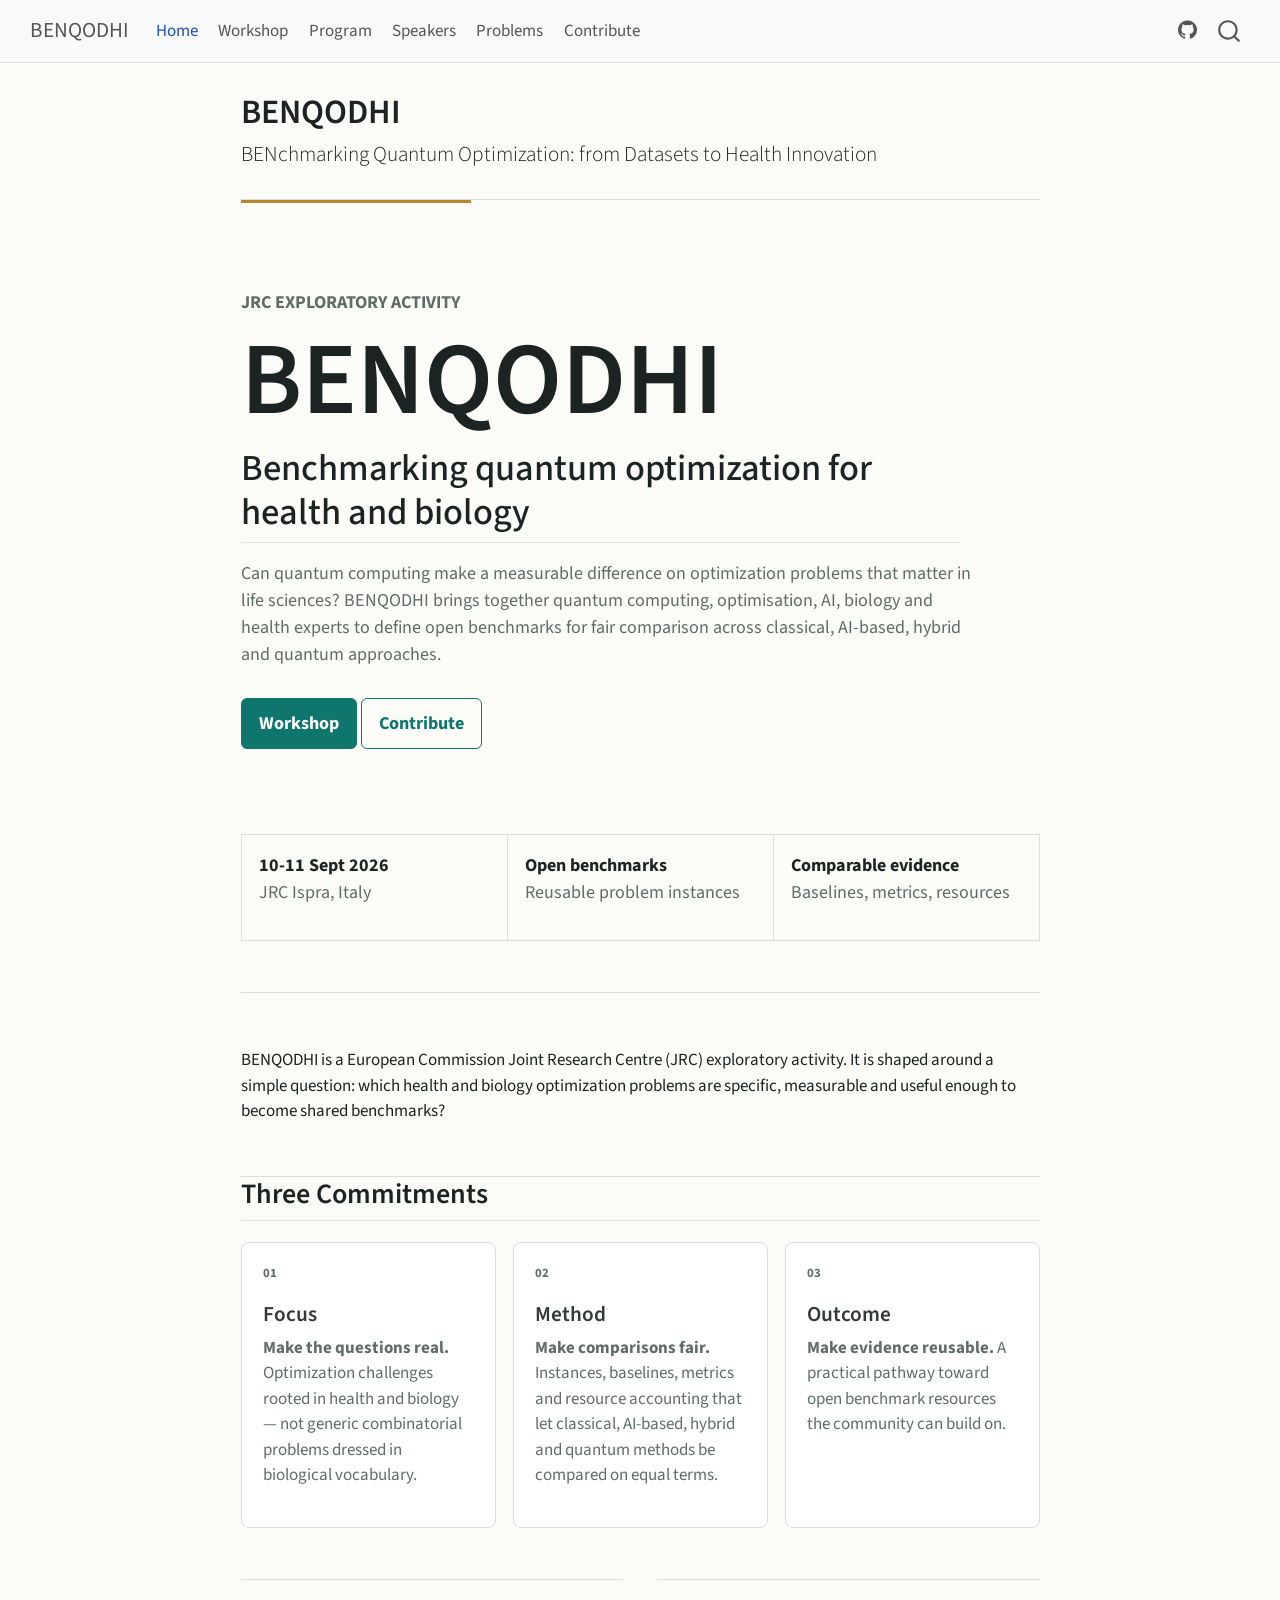
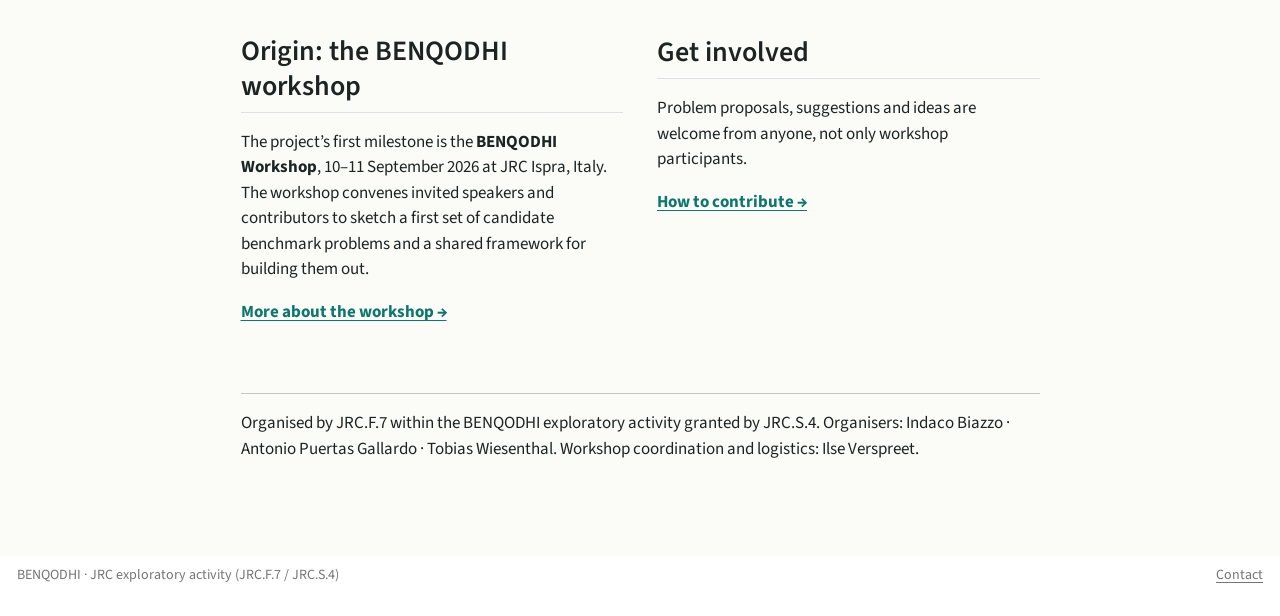
==== index.html @ 2766d3b2 "Built site for gh-pages" ====
<!DOCTYPE html>
<html xmlns="http://www.w3.org/1999/xhtml" lang="en" xml:lang="en"><head>

<meta charset="utf-8">
<meta name="generator" content="quarto-1.10.18">

<meta name="viewport" content="width=device-width, initial-scale=1.0, user-scalable=yes">


<title>BENQODHI</title>
<style>
/* Default styles provided by pandoc.
** See https://pandoc.org/MANUAL.html#variables-for-html for config info.
*/
span.smallcaps{font-variant: small-caps;}
div.columns{display: flex; gap: 1.5em;}
div.column{flex: auto;}
@media screen {
div.columns{gap: min(4vw, 1.5em);}
div.column{overflow-x: auto;}
}
div.hanging-indent{margin-left: 1.5em; text-indent: -1.5em;}
ul.task-list{list-style: none;}
ul.task-list li input[type="checkbox"] {
  width: 0.8em;
  margin: 0 0.8em 0.2em -1em; /* quarto-specific, see https://github.com/quarto-dev/quarto-cli/issues/4556 */ 
  vertical-align: middle;
}
</style>


<script src="site_libs/quarto-nav/quarto-nav.js"></script>
<script src="site_libs/quarto-nav/headroom.min.js"></script>
<script src="site_libs/clipboard/clipboard.min.js"></script>
<script src="site_libs/quarto-search/autocomplete.umd.js"></script>
<script src="site_libs/quarto-search/fuse.min.js"></script>
<script src="site_libs/quarto-search/quarto-search.js"></script>
<meta name="quarto:offset" content="./">
<script src="site_libs/quarto-html/quarto.js" type="module"></script>
<script src="site_libs/quarto-html/tabsets/tabsets.js" type="module"></script>
<script src="site_libs/quarto-html/popper.min.js"></script>
<script src="site_libs/quarto-html/tippy.umd.min.js"></script>
<script src="site_libs/quarto-html/anchor.min.js"></script>
<link href="site_libs/quarto-html/tippy.css" rel="stylesheet">
<link href="site_libs/quarto-html/quarto-syntax-highlighting-64a204ab8560d761af7679ceaba22944.css" rel="stylesheet" id="quarto-text-highlighting-styles">
<script src="site_libs/bootstrap/bootstrap.min.js"></script>
<link href="site_libs/bootstrap/bootstrap-icons.css" rel="stylesheet">
<link href="site_libs/bootstrap/bootstrap-e3adbaa939bcd423dddc8c8a834270b4.min.css" rel="stylesheet" append-hash="true" id="quarto-bootstrap" data-mode="light">
<script id="quarto-search-options" type="application/json">{
  "location": "navbar",
  "copy-button": false,
  "collapse-after": 3,
  "panel-placement": "end",
  "type": "overlay",
  "limit": 50,
  "keyboard-shortcut": [
    "f",
    "/",
    "s"
  ],
  "show-item-context": false,
  "language": {
    "search-no-results-text": "No results",
    "search-matching-documents-text": "matching documents",
    "search-copy-link-title": "Copy link to search",
    "search-hide-matches-text": "Hide additional matches",
    "search-more-match-text": "more match in this document",
    "search-more-matches-text": "more matches in this document",
    "search-clear-button-title": "Clear",
    "search-text-placeholder": "",
    "search-detached-cancel-button-title": "Cancel",
    "search-submit-button-title": "Submit",
    "search-label": "Search"
  }
}</script>


<link rel="stylesheet" href="styles.css">
</head>

<body class="nav-fixed fullcontent quarto-light">

<div id="quarto-search-results"></div>
  <header id="quarto-header" class="headroom fixed-top">
    <nav class="navbar navbar-expand-lg " data-bs-theme="dark">
      <div class="navbar-container container-fluid">
      <div class="navbar-brand-container mx-auto">
    <a class="navbar-brand" href="./index.html">
    <span class="navbar-title">BENQODHI</span>
    </a>
  </div>
            <div id="quarto-search" class="" title="Search"></div>
          <button class="navbar-toggler" type="button" data-bs-toggle="collapse" data-bs-target="#navbarCollapse" aria-controls="navbarCollapse" role="menu" aria-expanded="false" aria-label="Toggle navigation" onclick="if (window.quartoToggleHeadroom) { window.quartoToggleHeadroom(); }">
  <span class="navbar-toggler-icon"></span>
</button>
          <div class="collapse navbar-collapse" id="navbarCollapse">
            <ul class="navbar-nav navbar-nav-scroll me-auto">
  <li class="nav-item">
    <a class="nav-link active" href="./index.html" aria-current="page"> 
<span class="menu-text">Home</span></a>
  </li>  
  <li class="nav-item">
    <a class="nav-link" href="./workshop.html"> 
<span class="menu-text">Workshop</span></a>
  </li>  
  <li class="nav-item">
    <a class="nav-link" href="./program.html"> 
<span class="menu-text">Program</span></a>
  </li>  
  <li class="nav-item">
    <a class="nav-link" href="./speakers.html"> 
<span class="menu-text">Speakers</span></a>
  </li>  
  <li class="nav-item">
    <a class="nav-link" href="./problems/index.html"> 
<span class="menu-text">Problems</span></a>
  </li>  
  <li class="nav-item">
    <a class="nav-link" href="./contribute.html"> 
<span class="menu-text">Contribute</span></a>
  </li>  
</ul>
            <ul class="navbar-nav navbar-nav-scroll ms-auto">
  <li class="nav-item compact">
    <a class="nav-link" href="https://github.com//benqodhi"> <i class="bi bi-github" role="img">
</i> 
<span class="menu-text"></span></a>
  </li>  
</ul>
          </div> <!-- /navcollapse -->
            <div class="quarto-navbar-tools">
</div>
      </div> <!-- /container-fluid -->
    </nav>
</header>
<!-- content -->
<div id="quarto-content" class="quarto-container page-columns page-rows-contents page-layout-article page-navbar">
<!-- sidebar -->
<!-- margin-sidebar -->
    
<!-- main -->
<main class="content" id="quarto-document-content">

<header id="title-block-header" class="quarto-title-block default">
<div class="quarto-title">
<h1 class="title">BENQODHI</h1>
<p class="subtitle lead">BENchmarking Quantum Optimization: from Datasets to Health Innovation</p>
</div>



<div class="quarto-title-meta">

    
  
    
  </div>
  


</header>


<div class="landing-hero">
<div class="hero-copy">
<div class="eyebrow">
<p>JRC exploratory activity</p>
</div>
<section id="benqodhi" class="level1">
<h1>BENQODHI</h1>
<section id="benchmarking-quantum-optimization-for-health-and-biology" class="level2">
<h2 class="anchored" data-anchor-id="benchmarking-quantum-optimization-for-health-and-biology">Benchmarking quantum optimization for health and biology</h2>
<p>Can quantum computing make a measurable difference on optimization problems that matter in life sciences? BENQODHI brings together quantum computing, optimisation, AI, biology and health experts to define open benchmarks for fair comparison across classical, AI-based, hybrid and quantum approaches.</p>
<div class="hero-actions">
<p><a href="./workshop.html" class="primary-action">Workshop</a> <a href="./contribute.html" class="secondary-action">Contribute</a></p>
</div>
</section>
</section>
</div>
<div class="hero-facts">
<div class="fact">
<p><strong>10-11 Sept 2026</strong><br>
JRC Ispra, Italy</p>
</div>
<div class="fact">
<p><strong>Open benchmarks</strong><br>
Reusable problem instances</p>
</div>
<div class="fact">
<p><strong>Comparable evidence</strong><br>
Baselines, metrics, resources</p>
</div>
</div>
</div>
<p>BENQODHI is a European Commission Joint Research Centre (JRC) exploratory activity. It is shaped around a simple question: which health and biology optimization problems are specific, measurable and useful enough to become shared benchmarks?</p>
<section id="three-commitments" class="level2 section-heading">
<h2 class="anchored" data-anchor-id="three-commitments">Three Commitments</h2>
</section>
<div class="goal-grid">
<div class="goal-card">
<div class="goal-number">
<p>01</p>
</div>
<section id="focus" class="level3">
<h3 class="anchored" data-anchor-id="focus">Focus</h3>
<p><strong>Make the questions real.</strong> Optimization challenges rooted in health and biology — not generic combinatorial problems dressed in biological vocabulary.</p>
</section>
</div>
<div class="goal-card">
<div class="goal-number">
<p>02</p>
</div>
<section id="method" class="level3">
<h3 class="anchored" data-anchor-id="method">Method</h3>
<p><strong>Make comparisons fair.</strong> Instances, baselines, metrics and resource accounting that let classical, AI-based, hybrid and quantum methods be compared on equal terms.</p>
</section>
</div>
<div class="goal-card">
<div class="goal-number">
<p>03</p>
</div>
<section id="outcome" class="level3">
<h3 class="anchored" data-anchor-id="outcome">Outcome</h3>
<p><strong>Make evidence reusable.</strong> A practical pathway toward open benchmark resources the community can build on.</p>
</section>
</div>
</div>
<div class="split-section">
<section id="origin-the-benqodhi-workshop" class="level2 split-copy">
<h2 class="anchored" data-anchor-id="origin-the-benqodhi-workshop">Origin: the BENQODHI workshop</h2>
<p>The project’s first milestone is the <strong>BENQODHI Workshop</strong>, 10–11 September 2026 at JRC Ispra, Italy. The workshop convenes invited speakers and contributors to sketch a first set of candidate benchmark problems and a shared framework for building them out.</p>
<p><a href="./workshop.html" class="text-link">More about the workshop →</a></p>
</section>
<section id="get-involved" class="level2 split-copy">
<h2 class="anchored" data-anchor-id="get-involved">Get involved</h2>
<p>Problem proposals, suggestions and ideas are welcome from anyone, not only workshop participants.</p>
<p><a href="./contribute.html" class="text-link">How to contribute →</a></p>
</section>
</div>
<hr>
<p>Organised by JRC.F.7 within the BENQODHI exploratory activity granted by JRC.S.4. Organisers: Indaco Biazzo · Antonio Puertas Gallardo · Tobias Wiesenthal. Workshop coordination and logistics: Ilse Verspreet.</p>



</main> <!-- /main -->
<script id="quarto-html-after-body" type="application/javascript">
  window.document.addEventListener("DOMContentLoaded", function (event) {
    const icon = "";
    const anchorJS = new window.AnchorJS();
    anchorJS.options = {
      placement: 'right',
      icon: icon
    };
    anchorJS.add('.anchored');
    const isCodeAnnotation = (el) => {
      for (const clz of el.classList) {
        if (clz.startsWith('code-annotation-')) {                     
          return true;
        }
      }
      return false;
    }
    const onCopySuccess = function(e) {
      // button target
      const button = e.trigger;
      // don't keep focus
      button.blur();
      // flash "checked"
      button.classList.add('code-copy-button-checked');
      var currentTitle = button.getAttribute("title");
      button.setAttribute("title", "Copied!");
      let tooltip;
      if (window.bootstrap) {
        button.setAttribute("data-bs-toggle", "tooltip");
        button.setAttribute("data-bs-placement", "left");
        button.setAttribute("data-bs-title", "Copied!");
        tooltip = new bootstrap.Tooltip(button, 
          { trigger: "manual", 
            customClass: "code-copy-button-tooltip",
            offset: [0, -8]});
        tooltip.show();    
      }
      setTimeout(function() {
        if (tooltip) {
          tooltip.hide();
          button.removeAttribute("data-bs-title");
          button.removeAttribute("data-bs-toggle");
          button.removeAttribute("data-bs-placement");
        }
        button.setAttribute("title", currentTitle);
        button.classList.remove('code-copy-button-checked');
      }, 1000);
      // clear code selection
      e.clearSelection();
    }
    const getTextToCopy = function(trigger) {
      const outerScaffold = trigger.parentElement.cloneNode(true);
      const codeEl = outerScaffold.querySelector('code');
      for (const childEl of codeEl.children) {
        if (isCodeAnnotation(childEl)) {
          childEl.remove();
        }
      }
      return codeEl.innerText;
    }
    const clipboard = new window.ClipboardJS('.code-copy-button:not([data-in-quarto-modal])', {
      text: getTextToCopy
    });
    clipboard.on('success', onCopySuccess);
    if (window.document.getElementById('quarto-embedded-source-code-modal')) {
      const clipboardModal = new window.ClipboardJS('.code-copy-button[data-in-quarto-modal]', {
        text: getTextToCopy,
        container: window.document.getElementById('quarto-embedded-source-code-modal')
      });
      clipboardModal.on('success', onCopySuccess);
    }
      var localhostRegex = new RegExp(/^(?:http|https):\/\/localhost\:?[0-9]*\//);
      var mailtoRegex = new RegExp(/^mailto:/);
        var filterRegex = new RegExp("https:\/\/ocadni\.github\.io\/benqodhi\/");
      var isInternal = (href) => {
          return filterRegex.test(href) || localhostRegex.test(href) || mailtoRegex.test(href);
      }
      // Inspect non-navigation links and adorn them if external
     var links = window.document.querySelectorAll('a[href]:not(.nav-link):not(.navbar-brand):not(.toc-action):not(.sidebar-link):not(.sidebar-item-toggle):not(.pagination-link):not(.no-external):not([aria-hidden]):not(.dropdown-item):not(.quarto-navigation-tool):not(.about-link)');
      for (var i=0; i<links.length; i++) {
        const link = links[i];
        if (!isInternal(link.href)) {
          // undo the damage that might have been done by quarto-nav.js in the case of
          // links that we want to consider external
          if (link.dataset.originalHref !== undefined) {
            link.href = link.dataset.originalHref;
          }
            // target, if specified
            link.setAttribute("target", "_blank");
            if (link.getAttribute("rel") === null) {
              link.setAttribute("rel", "noopener");
            }
        }
      }
    function tippyHover(el, contentFn, onTriggerFn, onUntriggerFn) {
      const config = {
        allowHTML: true,
        maxWidth: 500,
        delay: 100,
        arrow: false,
        appendTo: function(el) {
            return el.parentElement;
        },
        interactive: true,
        interactiveBorder: 10,
        theme: 'quarto',
        placement: 'bottom-start',
      };
      if (contentFn) {
        config.content = contentFn;
      }
      if (onTriggerFn) {
        config.onTrigger = onTriggerFn;
      }
      if (onUntriggerFn) {
        config.onUntrigger = onUntriggerFn;
      }
      window.tippy(el, config); 
    }
    const noterefs = window.document.querySelectorAll('a[role="doc-noteref"]');
    for (var i=0; i<noterefs.length; i++) {
      const ref = noterefs[i];
      tippyHover(ref, function() {
        // use id or data attribute instead here
        let href = ref.getAttribute('data-footnote-href') || ref.getAttribute('href');
        try { href = new URL(href).hash; } catch {}
        const id = href.replace(/^#\/?/, "");
        const note = window.document.getElementById(id);
        if (note) {
          return note.innerHTML;
        } else {
          return "";
        }
      });
    }
    const xrefs = window.document.querySelectorAll('a.quarto-xref');
    const processXRef = (id, note) => {
      // Strip column container classes
      const stripColumnClz = (el) => {
        el.classList.remove("page-full", "page-columns");
        if (el.children) {
          for (const child of el.children) {
            stripColumnClz(child);
          }
        }
      }
      stripColumnClz(note)
      if (id === null || id.startsWith('sec-')) {
        // Special case sections, only their first couple elements
        const container = document.createElement("div");
        if (note.children && note.children.length > 2) {
          container.appendChild(note.children[0].cloneNode(true));
          for (let i = 1; i < note.children.length; i++) {
            const child = note.children[i];
            if (child.tagName === "P" && child.innerText === "") {
              continue;
            } else {
              container.appendChild(child.cloneNode(true));
              break;
            }
          }
          if (window.Quarto?.typesetMath) {
            window.Quarto.typesetMath(container);
          }
          return container.innerHTML
        } else {
          if (window.Quarto?.typesetMath) {
            window.Quarto.typesetMath(note);
          }
          return note.innerHTML;
        }
      } else {
        // Remove any anchor links if they are present
        const anchorLink = note.querySelector('a.anchorjs-link');
        if (anchorLink) {
          anchorLink.remove();
        }
        if (window.Quarto?.typesetMath) {
          window.Quarto.typesetMath(note);
        }
        if (note.classList.contains("callout")) {
          return note.outerHTML;
        } else {
          return note.innerHTML;
        }
      }
    }
    for (var i=0; i<xrefs.length; i++) {
      const xref = xrefs[i];
      tippyHover(xref, undefined, function(instance) {
        instance.disable();
        let url = xref.getAttribute('href');
        let hash = undefined; 
        if (url.startsWith('#')) {
          hash = url;
        } else {
          try { hash = new URL(url).hash; } catch {}
        }
        if (hash) {
          const id = hash.replace(/^#\/?/, "");
          const note = window.document.getElementById(id);
          if (note !== null) {
            try {
              const html = processXRef(id, note.cloneNode(true));
              instance.setContent(html);
            } finally {
              instance.enable();
              instance.show();
            }
          } else {
            // See if we can fetch this
            fetch(url.split('#')[0])
            .then(res => res.text())
            .then(html => {
              const parser = new DOMParser();
              const htmlDoc = parser.parseFromString(html, "text/html");
              const note = htmlDoc.getElementById(id);
              if (note !== null) {
                const html = processXRef(id, note);
                instance.setContent(html);
              } 
            }).finally(() => {
              instance.enable();
              instance.show();
            });
          }
        } else {
          // See if we can fetch a full url (with no hash to target)
          // This is a special case and we should probably do some content thinning / targeting
          fetch(url)
          .then(res => res.text())
          .then(html => {
            const parser = new DOMParser();
            const htmlDoc = parser.parseFromString(html, "text/html");
            const note = htmlDoc.querySelector('main.content');
            if (note !== null) {
              // This should only happen for chapter cross references
              // (since there is no id in the URL)
              // remove the first header
              if (note.children.length > 0 && note.children[0].tagName === "HEADER") {
                note.children[0].remove();
              }
              const html = processXRef(null, note);
              instance.setContent(html);
            } 
          }).finally(() => {
            instance.enable();
            instance.show();
          });
        }
      }, function(instance) {
      });
    }
        let selectedAnnoteEl;
        const selectorForAnnotation = ( cell, annotation) => {
          let cellAttr = 'data-code-cell="' + cell + '"';
          let lineAttr = 'data-code-annotation="' +  annotation + '"';
          const selector = 'span[' + cellAttr + '][' + lineAttr + ']';
          return selector;
        }
        const selectCodeLines = (annoteEl) => {
          const doc = window.document;
          const targetCell = annoteEl.getAttribute("data-target-cell");
          const targetAnnotation = annoteEl.getAttribute("data-target-annotation");
          const annoteSpan = window.document.querySelector(selectorForAnnotation(targetCell, targetAnnotation));
          const lines = annoteSpan.getAttribute("data-code-lines").split(",");
          const lineIds = lines.map((line) => {
            return targetCell + "-" + line;
          })
          let top = null;
          let height = null;
          let parent = null;
          if (lineIds.length > 0) {
              //compute the position of the single el (top and bottom and make a div)
              const el = window.document.getElementById(lineIds[0]);
              top = el.offsetTop;
              height = el.offsetHeight;
              parent = el.parentElement.parentElement;
            if (lineIds.length > 1) {
              const lastEl = window.document.getElementById(lineIds[lineIds.length - 1]);
              const bottom = lastEl.offsetTop + lastEl.offsetHeight;
              height = bottom - top;
            }
            if (top !== null && height !== null && parent !== null) {
              // cook up a div (if necessary) and position it 
              let div = window.document.getElementById("code-annotation-line-highlight");
              if (div === null) {
                div = window.document.createElement("div");
                div.setAttribute("id", "code-annotation-line-highlight");
                div.style.position = 'absolute';
                parent.appendChild(div);
              }
              div.style.top = top - 2 + "px";
              div.style.height = height + 4 + "px";
              div.style.left = 0;
              let gutterDiv = window.document.getElementById("code-annotation-line-highlight-gutter");
              if (gutterDiv === null) {
                gutterDiv = window.document.createElement("div");
                gutterDiv.setAttribute("id", "code-annotation-line-highlight-gutter");
                gutterDiv.style.position = 'absolute';
                const codeCell = window.document.getElementById(targetCell);
                const gutter = codeCell.querySelector('.code-annotation-gutter');
                gutter.appendChild(gutterDiv);
              }
              gutterDiv.style.top = top - 2 + "px";
              gutterDiv.style.height = height + 4 + "px";
            }
            selectedAnnoteEl = annoteEl;
          }
        };
        const unselectCodeLines = () => {
          const elementsIds = ["code-annotation-line-highlight", "code-annotation-line-highlight-gutter"];
          elementsIds.forEach((elId) => {
            const div = window.document.getElementById(elId);
            if (div) {
              div.remove();
            }
          });
          selectedAnnoteEl = undefined;
        };
          // Handle positioning of the toggle
      window.addEventListener(
        "resize",
        throttle(() => {
          elRect = undefined;
          if (selectedAnnoteEl) {
            selectCodeLines(selectedAnnoteEl);
          }
        }, 10)
      );
      function throttle(fn, ms) {
      let throttle = false;
      let timer;
        return (...args) => {
          if(!throttle) { // first call gets through
              fn.apply(this, args);
              throttle = true;
          } else { // all the others get throttled
              if(timer) clearTimeout(timer); // cancel #2
              timer = setTimeout(() => {
                fn.apply(this, args);
                timer = throttle = false;
              }, ms);
          }
        };
      }
        // Attach click handler to the DT
        const annoteDls = window.document.querySelectorAll('dt[data-target-cell]');
        for (const annoteDlNode of annoteDls) {
          annoteDlNode.addEventListener('click', (event) => {
            const clickedEl = event.target;
            if (clickedEl !== selectedAnnoteEl) {
              unselectCodeLines();
              const activeEl = window.document.querySelector('dt[data-target-cell].code-annotation-active');
              if (activeEl) {
                activeEl.classList.remove('code-annotation-active');
              }
              selectCodeLines(clickedEl);
              clickedEl.classList.add('code-annotation-active');
            } else {
              // Unselect the line
              unselectCodeLines();
              clickedEl.classList.remove('code-annotation-active');
            }
          });
        }
    const findCites = (el) => {
      const parentEl = el.parentElement;
      if (parentEl) {
        const cites = parentEl.dataset.cites;
        if (cites) {
          return {
            el,
            cites: cites.split(' ')
          };
        } else {
          return findCites(el.parentElement)
        }
      } else {
        return undefined;
      }
    };
    var bibliorefs = window.document.querySelectorAll('a[role="doc-biblioref"]');
    for (var i=0; i<bibliorefs.length; i++) {
      const ref = bibliorefs[i];
      const citeInfo = findCites(ref);
      if (citeInfo) {
        tippyHover(citeInfo.el, function() {
          var popup = window.document.createElement('div');
          citeInfo.cites.forEach(function(cite) {
            var citeDiv = window.document.createElement('div');
            citeDiv.classList.add('hanging-indent');
            citeDiv.classList.add('csl-entry');
            var biblioDiv = window.document.getElementById('ref-' + cite);
            if (biblioDiv) {
              citeDiv.innerHTML = biblioDiv.innerHTML;
            }
            popup.appendChild(citeDiv);
          });
          return popup.innerHTML;
        });
      }
    }
  });
  </script>
</div> <!-- /content -->
<footer class="footer">
  <div class="nav-footer">
    <div class="nav-footer-left">
<p>BENQODHI · JRC exploratory activity (JRC.F.7 / JRC.S.4)</p>
</div>   
    <div class="nav-footer-center">
      &nbsp;
    </div>
    <div class="nav-footer-right">
<p><a href="mailto:JRC-F7-CONFERENCES@ec.europa.eu">Contact</a></p>
</div>
  </div>
</footer>




</body></html>
---- site_libs/quarto-html/tippy.css ----
.tippy-box[data-animation=fade][data-state=hidden]{opacity:0}[data-tippy-root]{max-width:calc(100vw - 10px)}.tippy-box{position:relative;background-color:#333;color:#fff;border-radius:4px;font-size:14px;line-height:1.4;white-space:normal;outline:0;transition-property:transform,visibility,opacity}.tippy-box[data-placement^=top]>.tippy-arrow{bottom:0}.tippy-box[data-placement^=top]>.tippy-arrow:before{bottom:-7px;left:0;border-width:8px 8px 0;border-top-color:initial;transform-origin:center top}.tippy-box[data-placement^=bottom]>.tippy-arrow{top:0}.tippy-box[data-placement^=bottom]>.tippy-arrow:before{top:-7px;left:0;border-width:0 8px 8px;border-bottom-color:initial;transform-origin:center bottom}.tippy-box[data-placement^=left]>.tippy-arrow{right:0}.tippy-box[data-placement^=left]>.tippy-arrow:before{border-width:8px 0 8px 8px;border-left-color:initial;right:-7px;transform-origin:center left}.tippy-box[data-placement^=right]>.tippy-arrow{left:0}.tippy-box[data-placement^=right]>.tippy-arrow:before{left:-7px;border-width:8px 8px 8px 0;border-right-color:initial;transform-origin:center right}.tippy-box[data-inertia][data-state=visible]{transition-timing-function:cubic-bezier(.54,1.5,.38,1.11)}.tippy-arrow{width:16px;height:16px;color:#333}.tippy-arrow:before{content:"";position:absolute;border-color:transparent;border-style:solid}.tippy-content{position:relative;padding:5px 9px;z-index:1}
---- site_libs/quarto-html/quarto-syntax-highlighting-64a204ab8560d761af7679ceaba22944.css ----
/* quarto syntax highlight colors */
:root {
  --quarto-hl-ot-color: #003B4F;
  --quarto-hl-at-color: #657422;
  --quarto-hl-ss-color: #20794D;
  --quarto-hl-an-color: #5E5E5E;
  --quarto-hl-fu-color: #4758AB;
  --quarto-hl-st-color: #20794D;
  --quarto-hl-cf-color: #003B4F;
  --quarto-hl-op-color: #5E5E5E;
  --quarto-hl-er-color: #AD0000;
  --quarto-hl-bn-color: #AD0000;
  --quarto-hl-al-color: #AD0000;
  --quarto-hl-va-color: #111111;
  --quarto-hl-bu-color: inherit;
  --quarto-hl-ex-color: inherit;
  --quarto-hl-pp-color: #AD0000;
  --quarto-hl-in-color: #5E5E5E;
  --quarto-hl-vs-color: #20794D;
  --quarto-hl-wa-color: #5E5E5E;
  --quarto-hl-do-color: #5E5E5E;
  --quarto-hl-im-color: #00769E;
  --quarto-hl-ch-color: #20794D;
  --quarto-hl-dt-color: #AD0000;
  --quarto-hl-fl-color: #AD0000;
  --quarto-hl-co-color: #5E5E5E;
  --quarto-hl-cv-color: #5E5E5E;
  --quarto-hl-cn-color: #8f5902;
  --quarto-hl-sc-color: #5E5E5E;
  --quarto-hl-dv-color: #AD0000;
  --quarto-hl-kw-color: #003B4F;
}

/* other quarto variables */
:root {
  --quarto-font-monospace: SFMono-Regular, Menlo, Monaco, Consolas, "Liberation Mono", "Courier New", monospace;
}

/* syntax highlight based on Pandoc's rules */
pre > code.sourceCode > span {
  color: #003B4F;
}

code.sourceCode > span {
  color: #003B4F;
}

div.sourceCode,
div.sourceCode pre.sourceCode {
  color: #003B4F;
}

/* Normal */
code span {
  color: #003B4F;
}

/* Alert */
code span.al {
  color: #AD0000;
  font-style: inherit;
}

/* Annotation */
code span.an {
  color: #5E5E5E;
  font-style: inherit;
}

/* Attribute */
code span.at {
  color: #657422;
  font-style: inherit;
}

/* BaseN */
code span.bn {
  color: #AD0000;
  font-style: inherit;
}

/* BuiltIn */
code span.bu {
  font-style: inherit;
}

/* ControlFlow */
code span.cf {
  color: #003B4F;
  font-weight: bold;
  font-style: inherit;
}

/* Char */
code span.ch {
  color: #20794D;
  font-style: inherit;
}

/* Constant */
code span.cn {
  color: #8f5902;
  font-style: inherit;
}

/* Comment */
code span.co {
  color: #5E5E5E;
  font-style: inherit;
}

/* CommentVar */
code span.cv {
  color: #5E5E5E;
  font-style: italic;
}

/* Documentation */
code span.do {
  color: #5E5E5E;
  font-style: italic;
}

/* DataType */
code span.dt {
  color: #AD0000;
  font-style: inherit;
}

/* DecVal */
code span.dv {
  color: #AD0000;
  font-style: inherit;
}

/* Error */
code span.er {
  color: #AD0000;
  font-style: inherit;
}

/* Extension */
code span.ex {
  font-style: inherit;
}

/* Float */
code span.fl {
  color: #AD0000;
  font-style: inherit;
}

/* Function */
code span.fu {
  color: #4758AB;
  font-style: inherit;
}

/* Import */
code span.im {
  color: #00769E;
  font-style: inherit;
}

/* Information */
code span.in {
  color: #5E5E5E;
  font-style: inherit;
}

/* Keyword */
code span.kw {
  color: #003B4F;
  font-weight: bold;
  font-style: inherit;
}

/* Operator */
code span.op {
  color: #5E5E5E;
  font-style: inherit;
}

/* Other */
code span.ot {
  color: #003B4F;
  font-style: inherit;
}

/* Preprocessor */
code span.pp {
  color: #AD0000;
  font-style: inherit;
}

/* SpecialChar */
code span.sc {
  color: #5E5E5E;
  font-style: inherit;
}

/* SpecialString */
code span.ss {
  color: #20794D;
  font-style: inherit;
}

/* String */
code span.st {
  color: #20794D;
  font-style: inherit;
}

/* Variable */
code span.va {
  color: #111111;
  font-style: inherit;
}

/* VerbatimString */
code span.vs {
  color: #20794D;
  font-style: inherit;
}

/* Warning */
code span.wa {
  color: #5E5E5E;
  font-style: italic;
}

.prevent-inlining {
  content: "</";
}

/*# sourceMappingURL=9d8d5bb603a83b8298b89080a598c93b.css.map */
---- styles.css ----
/* BENQODHI site - minimal overrides */

:root {
  --benq-ink: #1c2423;
  --benq-muted: #5f6c68;
  --benq-line: #d8dfdc;
  --benq-paper: #fbfbf8;
  --benq-teal: #0f766e;
  --benq-gold: #b8872d;
}

body {
  background: var(--benq-paper);
  color: var(--benq-ink);
}

.quarto-title-banner {
  padding-top: 1rem;
  padding-bottom: 1rem;
}

.landing-page .quarto-title-block.default {
  display: none;
}

.navbar {
  border-bottom: 1px solid var(--benq-line);
}

.landing-hero {
  position: relative;
  overflow: hidden;
  margin: 1rem 0 3.25rem;
  padding: clamp(2.5rem, 7vw, 5.5rem) 0 clamp(1.75rem, 5vw, 3rem);
  border-top: 1px solid var(--benq-line);
  border-bottom: 1px solid var(--benq-line);
  background: transparent;
}

.landing-hero::before {
  content: "";
  position: absolute;
  top: 0;
  left: 0;
  width: clamp(7rem, 18vw, 14rem);
  height: 3px;
  background: var(--benq-gold);
}

.hero-copy {
  max-width: 860px;
}

.eyebrow,
.goal-number {
  color: var(--benq-gold);
  font-size: 0.75rem;
  font-weight: 700;
  letter-spacing: 0;
  text-transform: uppercase;
}

.landing-hero h1 {
  margin: 0.4rem 0 0;
  font-size: clamp(3.2rem, 8vw, 7rem);
  line-height: 0.95;
}

.landing-hero h2 {
  max-width: 720px;
  margin-top: 1rem;
  color: var(--benq-ink);
  font-size: clamp(1.25rem, 3vw, 2.15rem);
  font-weight: 500;
  line-height: 1.15;
}

.landing-hero p {
  max-width: 740px;
  color: var(--benq-muted);
  font-size: 1.06rem;
}

.hero-actions {
  display: flex;
  flex-wrap: wrap;
  gap: 0.75rem;
  margin-top: 1.75rem;
}

.primary-action,
.secondary-action {
  display: inline-flex;
  align-items: center;
  min-height: 2.75rem;
  padding: 0.65rem 1rem;
  border: 1px solid var(--benq-teal);
  border-radius: 6px;
  font-weight: 700;
  text-decoration: none;
}

.primary-action {
  background: var(--benq-teal);
  color: #fff;
}

.primary-action:hover {
  color: #fff;
  background: #0b5f59;
}

.secondary-action {
  color: var(--benq-teal);
  background: transparent;
}

.hero-facts {
  display: grid;
  grid-template-columns: repeat(3, minmax(0, 1fr));
  gap: 1px;
  max-width: 860px;
  margin-top: clamp(2rem, 6vw, 4rem);
  border: 1px solid var(--benq-line);
  background: var(--benq-line);
}

.fact {
  padding: 1rem;
  background: var(--benq-paper);
  color: var(--benq-muted);
  font-size: 0.95rem;
}

.fact strong {
  color: var(--benq-ink);
}

.section-heading {
  margin-top: 3rem;
  border-top: 1px solid var(--benq-line);
}

.section-heading h2 {
  margin-top: 1.15rem;
}

.goal-grid {
  display: grid;
  grid-template-columns: repeat(3, minmax(0, 1fr));
  gap: 1rem;
  margin: 1.25rem 0 3rem;
}

.goal-card {
  min-height: 245px;
  padding: 1.25rem;
  border: 1px solid var(--benq-line);
  border-radius: 8px;
  background: #fff;
}

.goal-card h3 {
  margin-top: 0.8rem;
  font-size: 1.25rem;
}

.goal-card p {
  color: var(--benq-muted);
}

.split-section {
  display: grid;
  grid-template-columns: repeat(2, minmax(0, 1fr));
  gap: 2rem;
  margin: 2rem 0 3rem;
}

.split-copy {
  padding-top: 1.25rem;
  border-top: 1px solid var(--benq-line);
}

.text-link {
  color: var(--benq-teal);
  font-weight: 700;
  text-decoration-thickness: 1px;
  text-underline-offset: 0.18em;
}

.tbc {
  color: #888;
  font-style: italic;
}

@media (max-width: 900px) {
  .landing-hero {
    padding-bottom: 2.5rem;
  }

  .hero-facts,
  .goal-grid,
  .split-section {
    grid-template-columns: 1fr;
  }

  .goal-card {
    min-height: auto;
  }
}
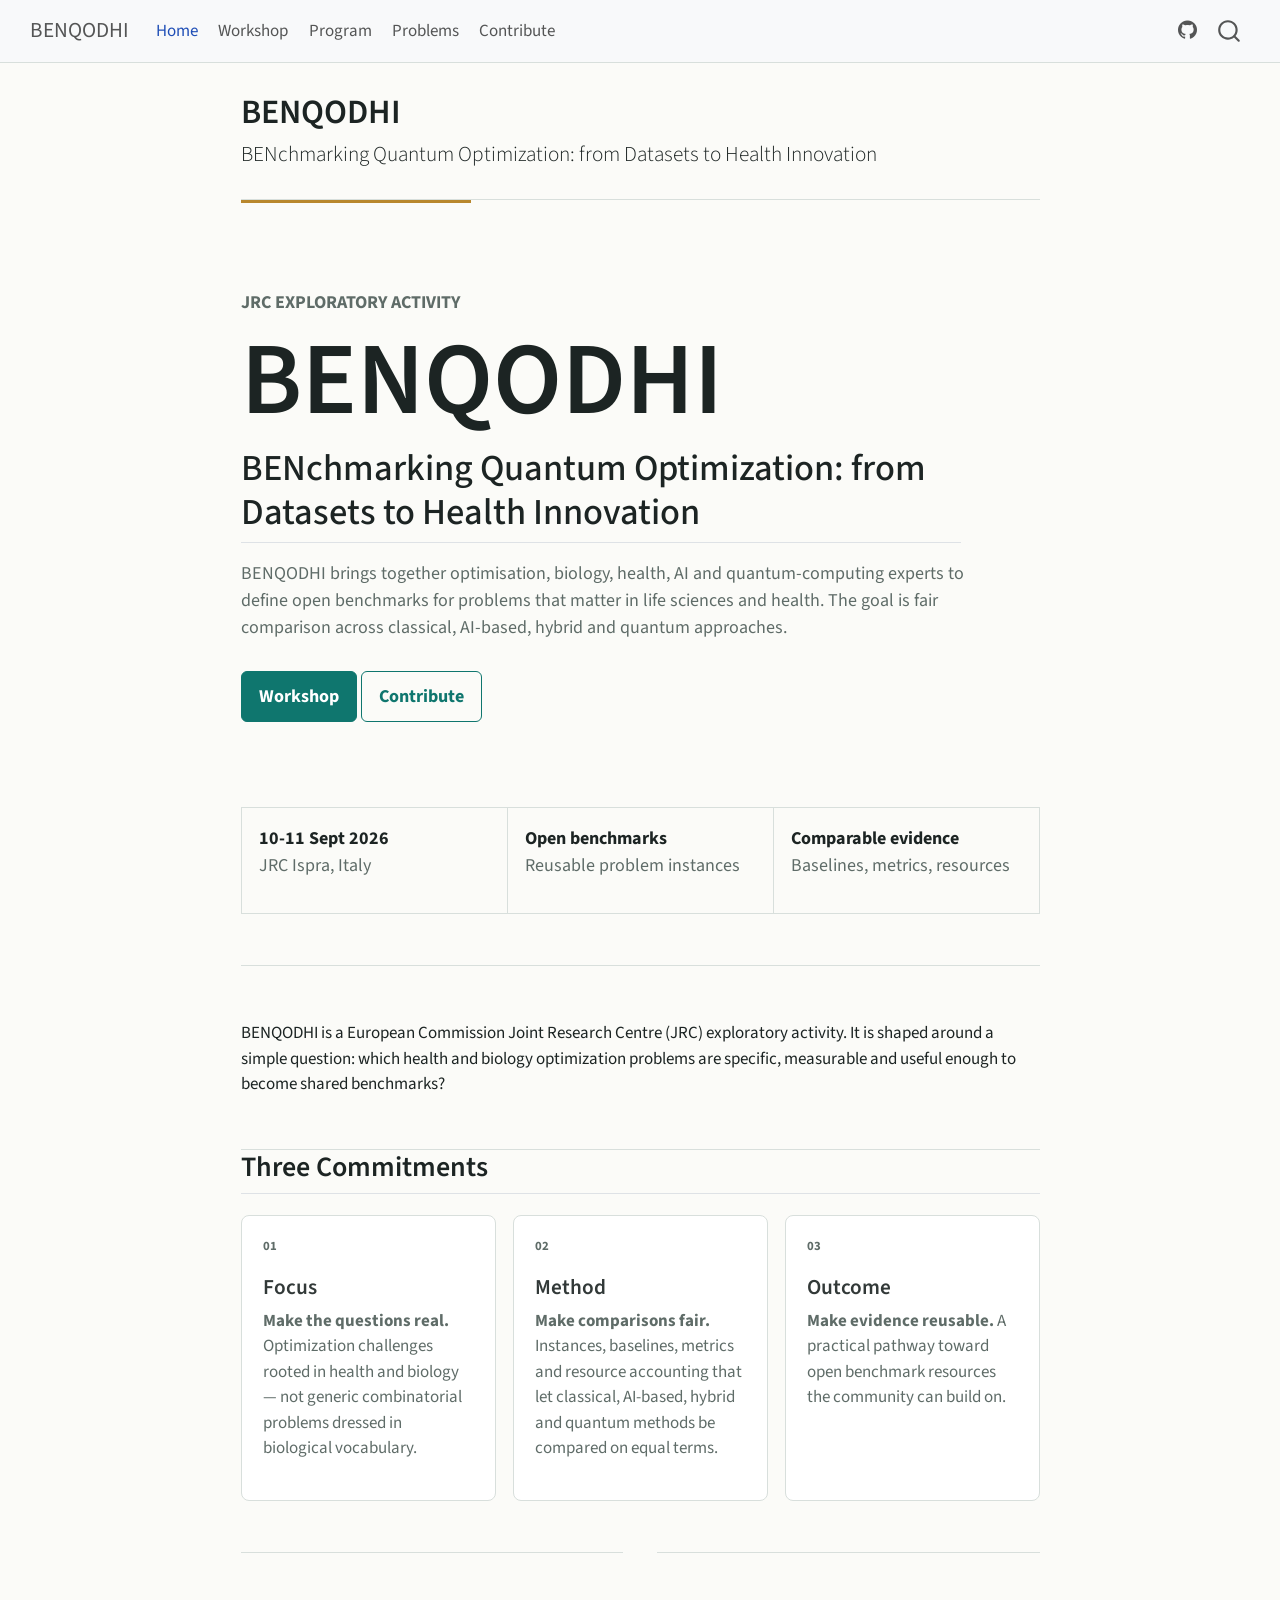
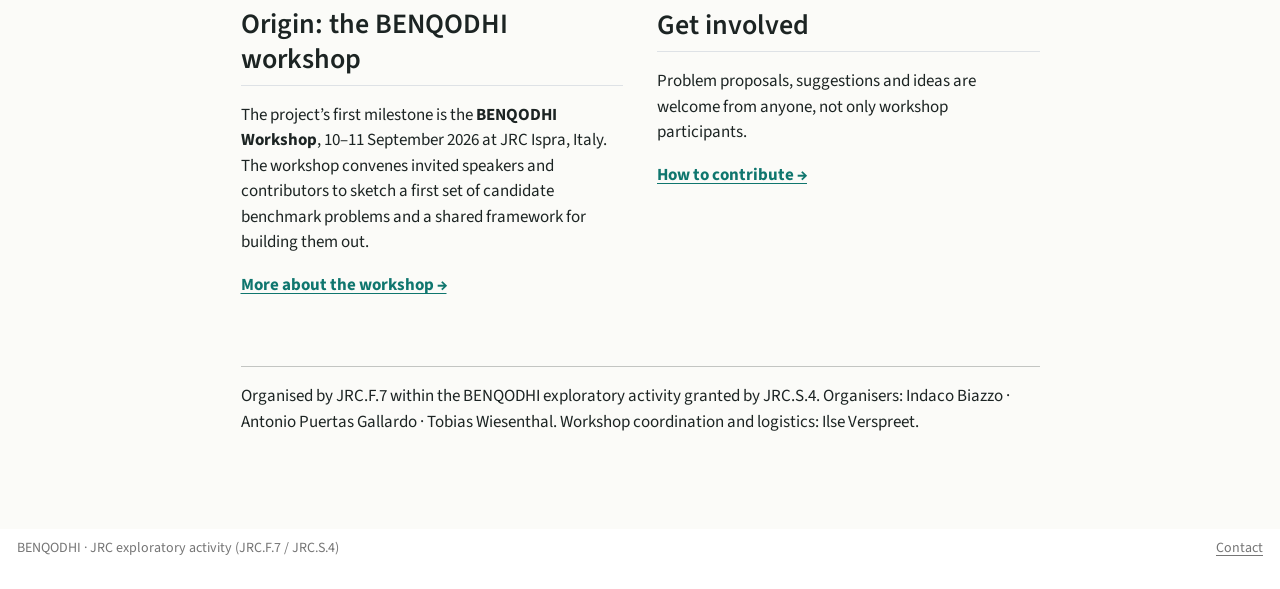
==== commit d416bcc8: "Built site for gh-pages" ====
--- a/index.html
+++ b/index.html
@@ -108,10 +108,6 @@
 <span class="menu-text">Program</span></a>
   </li>  
   <li class="nav-item">
-    <a class="nav-link" href="./speakers.html"> 
-<span class="menu-text">Speakers</span></a>
-  </li>  
-  <li class="nav-item">
     <a class="nav-link" href="./problems/index.html"> 
 <span class="menu-text">Problems</span></a>
   </li>  
@@ -122,7 +118,7 @@
 </ul>
             <ul class="navbar-nav navbar-nav-scroll ms-auto">
   <li class="nav-item compact">
-    <a class="nav-link" href="https://github.com//benqodhi"> <i class="bi bi-github" role="img">
+    <a class="nav-link" href="https://github.com/ocadni/benqodhi"> <i class="bi bi-github" role="img">
 </i> 
 <span class="menu-text"></span></a>
   </li>  
@@ -168,9 +164,9 @@
 </div>
 <section id="benqodhi" class="level1">
 <h1>BENQODHI</h1>
-<section id="benchmarking-quantum-optimization-for-health-and-biology" class="level2">
-<h2 class="anchored" data-anchor-id="benchmarking-quantum-optimization-for-health-and-biology">Benchmarking quantum optimization for health and biology</h2>
-<p>Can quantum computing make a measurable difference on optimization problems that matter in life sciences? BENQODHI brings together quantum computing, optimisation, AI, biology and health experts to define open benchmarks for fair comparison across classical, AI-based, hybrid and quantum approaches.</p>
+<section id="benchmarking-quantum-optimization-from-datasets-to-health-innovation" class="level2">
+<h2 class="anchored" data-anchor-id="benchmarking-quantum-optimization-from-datasets-to-health-innovation">BENchmarking Quantum Optimization: from Datasets to Health Innovation</h2>
+<p>BENQODHI brings together optimisation, biology, health, AI and quantum-computing experts to define open benchmarks for problems that matter in life sciences and health. The goal is fair comparison across classical, AI-based, hybrid and quantum approaches.</p>
 <div class="hero-actions">
 <p><a href="./workshop.html" class="primary-action">Workshop</a> <a href="./contribute.html" class="secondary-action">Contribute</a></p>
 </div>
--- a/styles.css
+++ b/styles.css
@@ -181,6 +181,37 @@
   border-top: 1px solid var(--benq-line);
 }
 
+.idea-actions {
+  display: flex;
+  flex-wrap: wrap;
+  gap: 0.65rem;
+  align-items: center;
+  margin: 1.4rem 0 1.25rem;
+}
+
+.example-ideas {
+  margin: 0.7rem 0 1.4rem;
+  border-top: 1px solid var(--benq-line);
+}
+
+.example-idea {
+  padding: 0.9rem 0;
+  border-bottom: 1px solid var(--benq-line);
+  color: var(--benq-muted);
+  font-size: 0.95rem;
+}
+
+.example-idea h3 {
+  margin: 0 0 0.25rem;
+  color: var(--benq-ink);
+  font-size: 1rem;
+  line-height: 1.3;
+}
+
+.example-idea p {
+  margin-bottom: 0;
+}
+
 .text-link {
   color: var(--benq-teal);
   font-weight: 700;
